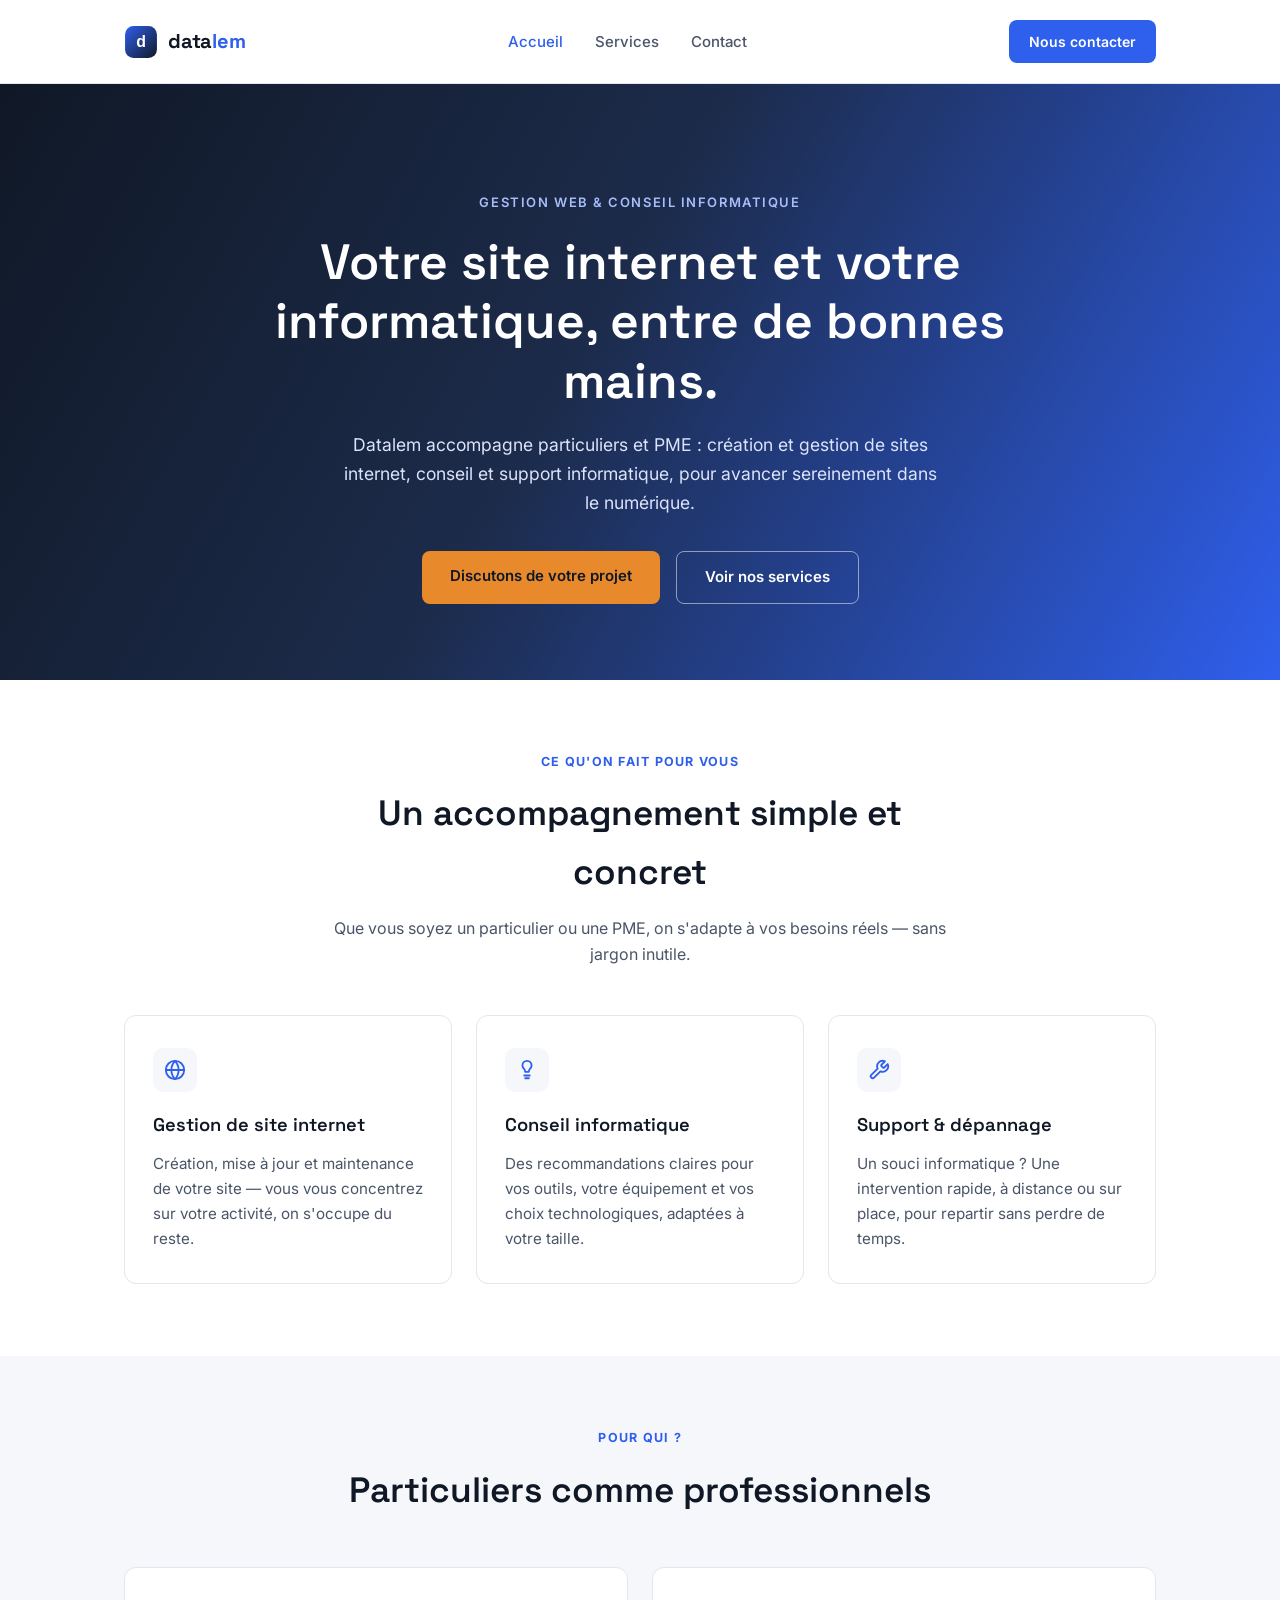
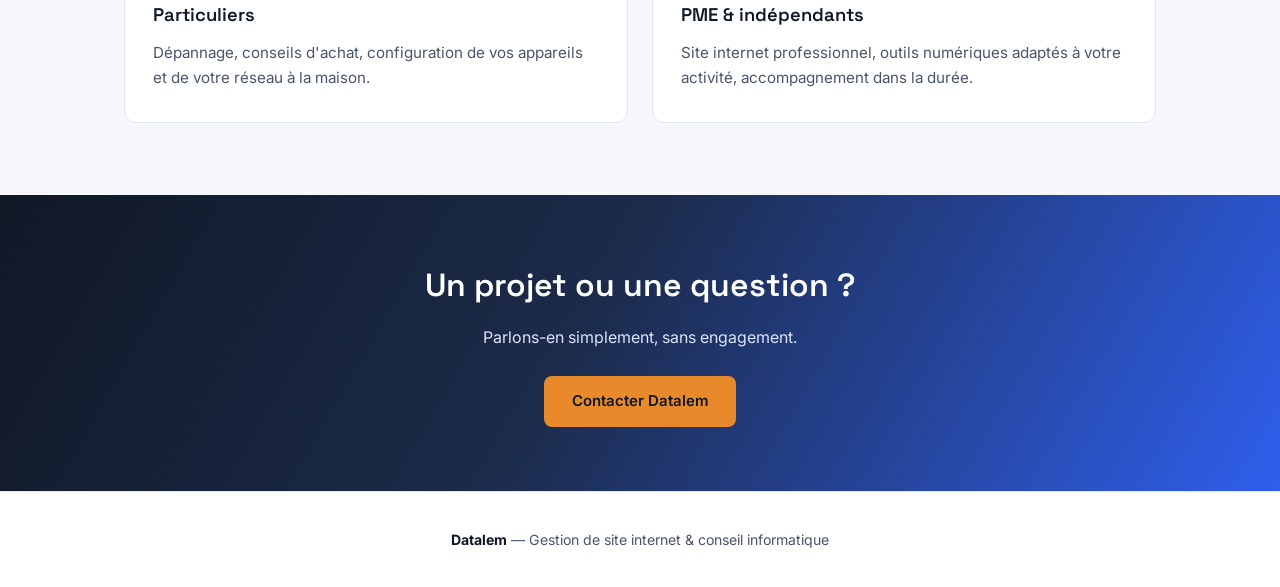
==== index.html @ 032893b1 "Initial draft: datalem.be placeholder site" ====
<!DOCTYPE html>
<html lang="fr">
<head>
<meta charset="UTF-8">
<meta name="viewport" content="width=device-width, initial-scale=1.0">
<title>Datalem — Gestion de site internet & conseil informatique</title>
<meta name="description" content="Datalem accompagne particuliers et PME dans la gestion de leur site internet et leurs besoins informatiques.">
<link rel="icon" href="logo.svg" type="image/svg+xml">
<link rel="preconnect" href="https://fonts.googleapis.com">
<link href="https://fonts.googleapis.com/css2?family=Space+Grotesk:wght@500;600;700&family=Inter:wght@400;500;600&display=swap" rel="stylesheet">
<link rel="stylesheet" href="css/style.css">
</head>
<body>

<header class="site-header">
  <div class="container">
    <a href="index.html" class="brand">
      <img src="logo.svg" alt="Datalem" class="brand-mark">
      <span class="brand-text">data<span>lem</span></span>
    </a>
    <nav class="main-nav">
      <ul>
        <li><a href="index.html" class="active">Accueil</a></li>
        <li><a href="services.html">Services</a></li>
        <li><a href="contact.html">Contact</a></li>
      </ul>
    </nav>
    <a href="contact.html" class="header-cta">Nous contacter</a>
  </div>
</header>

<section class="hero">
  <div class="container">
    <p class="eyebrow">Gestion web &amp; conseil informatique</p>
    <h1>Votre site internet et votre informatique, entre de bonnes mains.</h1>
    <p>Datalem accompagne particuliers et PME : création et gestion de sites internet, conseil et support informatique, pour avancer sereinement dans le numérique.</p>
    <div class="cta-row">
      <a href="contact.html" class="btn btn-primary">Discutons de votre projet</a>
      <a href="services.html" class="btn btn-outline">Voir nos services</a>
    </div>
  </div>
</section>

<section>
  <div class="container">
    <div class="section-head">
      <span class="eyebrow">Ce qu'on fait pour vous</span>
      <h2>Un accompagnement simple et concret</h2>
      <p>Que vous soyez un particulier ou une PME, on s'adapte à vos besoins réels — sans jargon inutile.</p>
    </div>
    <div class="grid-3">
      <div class="card">
        <div class="icon">
          <svg width="22" height="22" viewBox="0 0 24 24" fill="none" stroke="currentColor" stroke-width="2" stroke-linecap="round" stroke-linejoin="round"><circle cx="12" cy="12" r="10"/><line x1="2" y1="12" x2="22" y2="12"/><path d="M12 2a15.3 15.3 0 0 1 4 10 15.3 15.3 0 0 1-4 10 15.3 15.3 0 0 1-4-10 15.3 15.3 0 0 1 4-10z"/></svg>
        </div>
        <h3>Gestion de site internet</h3>
        <p>Création, mise à jour et maintenance de votre site — vous vous concentrez sur votre activité, on s'occupe du reste.</p>
      </div>
      <div class="card">
        <div class="icon">
          <svg width="22" height="22" viewBox="0 0 24 24" fill="none" stroke="currentColor" stroke-width="2" stroke-linecap="round" stroke-linejoin="round"><path d="M12 2a5 5 0 0 1 5 5c0 2-1 3-2 4-1 1-1 2-1 3H10c0-1 0-2-1-3-1-1-2-2-2-4a5 5 0 0 1 5-5z"/><line x1="9" y1="18" x2="15" y2="18"/><line x1="10" y1="21" x2="14" y2="21"/></svg>
        </div>
        <h3>Conseil informatique</h3>
        <p>Des recommandations claires pour vos outils, votre équipement et vos choix technologiques, adaptées à votre taille.</p>
      </div>
      <div class="card">
        <div class="icon">
          <svg width="22" height="22" viewBox="0 0 24 24" fill="none" stroke="currentColor" stroke-width="2" stroke-linecap="round" stroke-linejoin="round"><path d="M14.7 6.3a1 1 0 0 0 0 1.4l1.6 1.6a1 1 0 0 0 1.4 0l3.77-3.77a6 6 0 0 1-7.94 7.94l-6.91 6.91a2.12 2.12 0 0 1-3-3l6.91-6.91a6 6 0 0 1 7.94-7.94l-3.76 3.76z"/></svg>
        </div>
        <h3>Support &amp; dépannage</h3>
        <p>Un souci informatique ? Une intervention rapide, à distance ou sur place, pour repartir sans perdre de temps.</p>
      </div>
    </div>
  </div>
</section>

<section class="alt">
  <div class="container">
    <div class="section-head">
      <span class="eyebrow">Pour qui ?</span>
      <h2>Particuliers comme professionnels</h2>
    </div>
    <div class="grid-2">
      <div class="card">
        <h3>Particuliers</h3>
        <p>Dépannage, conseils d'achat, configuration de vos appareils et de votre réseau à la maison.</p>
      </div>
      <div class="card">
        <h3>PME &amp; indépendants</h3>
        <p>Site internet professionnel, outils numériques adaptés à votre activité, accompagnement dans la durée.</p>
      </div>
    </div>
  </div>
</section>

<section class="cta-band">
  <div class="container">
    <h2>Un projet ou une question ?</h2>
    <p>Parlons-en simplement, sans engagement.</p>
    <a href="contact.html" class="btn btn-primary">Contacter Datalem</a>
  </div>
</section>

<footer>
  <div class="container">
    <p><strong>Datalem</strong> — Gestion de site internet &amp; conseil informatique</p>
  </div>
</footer>

</body>
</html>
---- css/style.css ----
:root{
  --ink:#101826;
  --ink-soft:#4a5568;
  --paper:#ffffff;
  --cream:#f5f7fb;
  --line:#e2e6ee;
  --accent:#2f5fed;
  --accent-dark:#2347b8;
  --amber:#e88a2c;
  --gradient:linear-gradient(120deg,#101826 0%,#1c2b4a 45%,#2f5fed 100%);
}
*{box-sizing:border-box;margin:0;padding:0;}
html{scroll-behavior:smooth;}
body{
  background:var(--paper);
  color:var(--ink);
  font-family:'Inter',sans-serif;
  font-weight:400;
  line-height:1.65;
  -webkit-font-smoothing:antialiased;
}
h1,h2,h3{font-family:'Space Grotesk',sans-serif;font-weight:600;color:var(--ink);}
a{color:var(--accent);}
.container{max-width:1080px;margin:0 auto;padding:0 24px;}

/* Header */
.site-header{padding:20px 0;border-bottom:1px solid var(--line);background:var(--paper);}
.site-header .container{display:flex;align-items:center;justify-content:space-between;}
.brand{display:flex;align-items:center;gap:10px;text-decoration:none;}
.brand-mark{height:34px;width:34px;display:block;}
.brand-text{font-family:'Space Grotesk',sans-serif;font-weight:700;font-size:20px;color:var(--ink);letter-spacing:-0.01em;}
.brand-text span{color:var(--accent);}
.main-nav ul{list-style:none;display:flex;gap:32px;}
.main-nav a{text-decoration:none;font-size:15px;font-weight:500;color:var(--ink-soft);}
.main-nav a.active,.main-nav a:hover{color:var(--accent);}
.header-cta{
  text-decoration:none;font-weight:600;font-size:14px;color:#fff;
  background:var(--accent);border-radius:8px;padding:10px 20px;
  transition:background .2s ease;
}
.header-cta:hover{background:var(--accent-dark);}

/* Hero */
.hero{background:var(--gradient);color:#fff;padding:88px 0 76px;text-align:center;}
.hero .eyebrow{
  text-transform:uppercase;letter-spacing:0.12em;font-size:13px;font-weight:600;
  color:#a9bdfb;margin-bottom:18px;
}
.hero h1{font-size:clamp(2.1rem,5vw,3.1rem);max-width:760px;margin:0 auto;color:#fff;line-height:1.2;}
.hero p{margin-top:20px;font-size:1.1rem;max-width:600px;margin-left:auto;margin-right:auto;color:#dbe3fb;}
.hero .cta-row{margin-top:34px;display:flex;gap:16px;justify-content:center;flex-wrap:wrap;}
.btn{
  display:inline-block;text-decoration:none;font-weight:600;font-size:15px;
  border-radius:8px;padding:13px 28px;transition:all .2s ease;
}
.btn-primary{background:var(--amber);color:var(--ink);}
.btn-primary:hover{background:#d67d20;}
.btn-outline{border:1.5px solid rgba(255,255,255,0.5);color:#fff;}
.btn-outline:hover{background:rgba(255,255,255,0.12);border-color:#fff;}

/* Page header (inner pages) */
.page-header{background:var(--cream);padding:56px 0 48px;text-align:center;border-bottom:1px solid var(--line);}
.page-header .eyebrow{
  text-transform:uppercase;letter-spacing:0.1em;font-size:12.5px;font-weight:700;
  color:var(--accent);margin-bottom:14px;display:block;
}
.page-header h1{font-size:clamp(1.8rem,4.5vw,2.6rem);max-width:720px;margin:0 auto;}
.page-header p{margin-top:14px;color:var(--ink-soft);max-width:560px;margin-left:auto;margin-right:auto;}

/* Sections */
section{padding:72px 0;}
section.alt{background:var(--cream);}
.section-head{text-align:center;max-width:620px;margin:0 auto 48px;}
.section-head .eyebrow{
  text-transform:uppercase;letter-spacing:0.1em;font-size:12.5px;font-weight:700;
  color:var(--accent);margin-bottom:12px;display:block;
}
.section-head h2{font-size:clamp(1.6rem,3.5vw,2.2rem);}
.section-head p{margin-top:14px;color:var(--ink-soft);}

.grid-3{display:grid;grid-template-columns:repeat(3,1fr);gap:24px;}
.grid-2{display:grid;grid-template-columns:repeat(2,1fr);gap:24px;}

.card{
  background:var(--paper);border:1px solid var(--line);border-radius:12px;
  padding:32px 28px;
}
.card .icon{
  width:44px;height:44px;border-radius:10px;background:var(--cream);
  display:flex;align-items:center;justify-content:center;margin-bottom:18px;color:var(--accent);
}
.card h3{font-size:1.15rem;margin-bottom:10px;}
.card p{color:var(--ink-soft);font-size:.95rem;}

/* Contact cards */
.contact-grid{display:flex;flex-wrap:wrap;gap:16px;margin-top:32px;justify-content:center;}
.contact-item{
  background:var(--paper);border:1px solid var(--line);border-radius:10px;
  padding:20px 26px;flex:1 1 220px;text-decoration:none;color:var(--ink);
  transition:border-color .2s ease,transform .2s ease;text-align:center;
}
.contact-item:hover{border-color:var(--accent);transform:translateY(-2px);}
.contact-item .label{
  display:flex;align-items:center;justify-content:center;gap:6px;
  font-size:.76rem;letter-spacing:.08em;text-transform:uppercase;color:var(--ink-soft);margin-bottom:6px;
}
.contact-item .value{font-family:'Space Grotesk',sans-serif;font-size:1.05rem;color:var(--ink);}

.form-transition{margin:32px 0 8px;color:var(--ink-soft);font-size:.92rem;text-align:center;}

form.contact-form{
  margin:16px auto 0;background:var(--paper);border:1px solid var(--line);border-radius:12px;
  padding:28px 30px;max-width:520px;
}
form.contact-form .field{margin-bottom:16px;}
form.contact-form label{
  display:block;font-size:.76rem;letter-spacing:.08em;text-transform:uppercase;
  color:var(--ink-soft);margin-bottom:6px;
}
form.contact-form input,
form.contact-form textarea{
  width:100%;font-family:'Inter',sans-serif;font-size:1rem;color:var(--ink);
  background:var(--cream);border:1px solid var(--line);border-radius:6px;padding:10px 12px;
}
form.contact-form input:focus,
form.contact-form textarea:focus{outline:none;border-color:var(--accent);}
form.contact-form textarea{min-height:120px;resize:vertical;}
form.contact-form button{
  font-family:'Space Grotesk',sans-serif;font-weight:600;font-size:1rem;color:#fff;
  background:var(--accent);border:none;border-radius:8px;padding:12px 26px;
  cursor:pointer;transition:background .2s ease;
}
form.contact-form button:hover{background:var(--accent-dark);}
form.contact-form button:disabled{opacity:.6;cursor:default;}
.form-note{margin-top:12px;font-size:.9rem;}
.form-note.success{color:#1c8a4c;}
.form-note.error{color:#c23b3b;}

/* CTA band */
.cta-band{background:var(--gradient);color:#fff;text-align:center;padding:64px 0;}
.cta-band h2{color:#fff;font-size:clamp(1.5rem,3.5vw,2rem);}
.cta-band p{margin-top:12px;color:#dbe3fb;}
.cta-band .btn{margin-top:26px;}

footer{padding:36px 0;text-align:center;color:var(--ink-soft);font-size:.88rem;border-top:1px solid var(--line);}
footer strong{color:var(--ink);}

@media (max-width:760px){
  .grid-3,.grid-2{grid-template-columns:1fr;}
  .main-nav{display:none;}
  .site-header .container{gap:12px;}
}
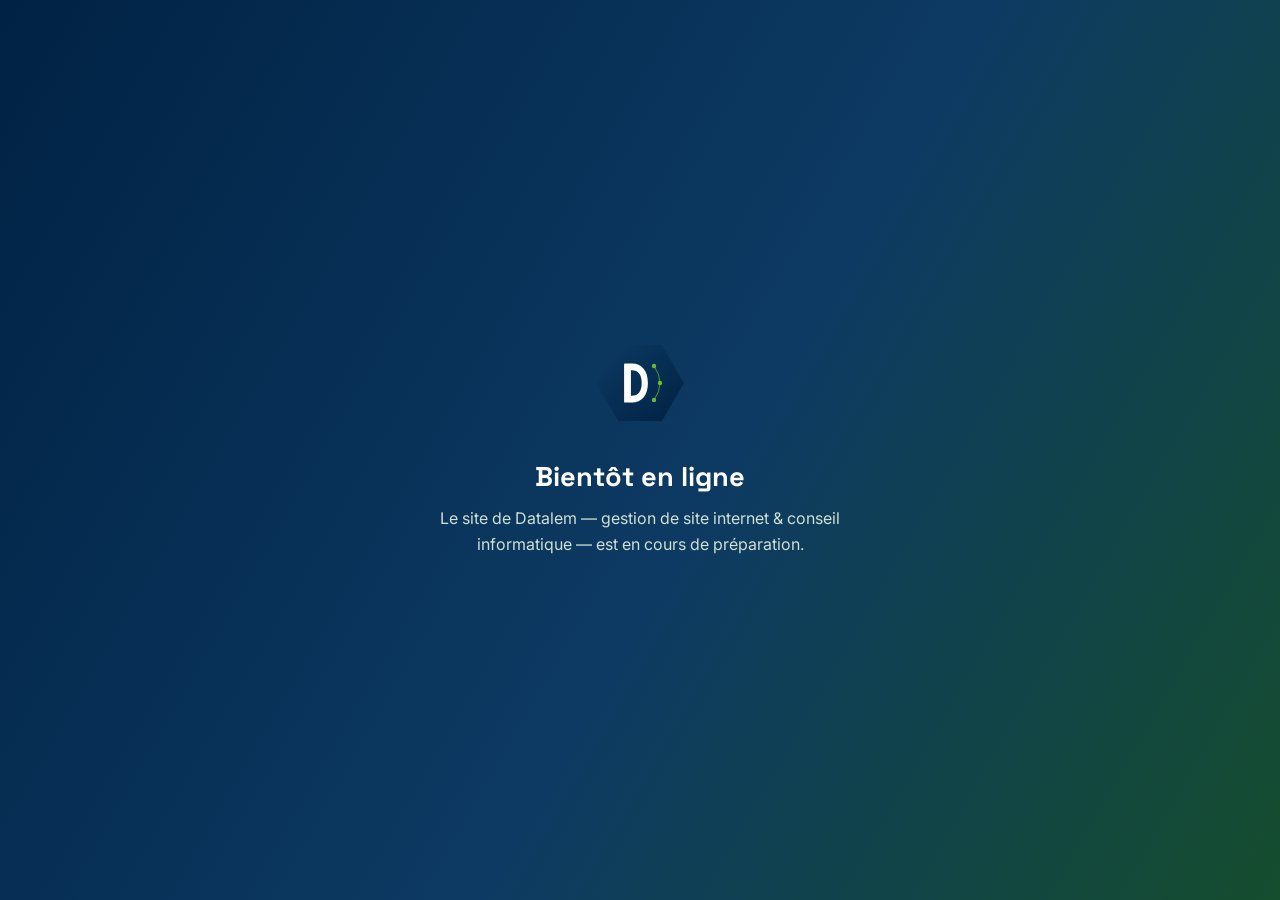
==== commit fe488ec2: "main: page 'Bientôt en ligne' en attendant le site complet" ====
--- a/index.html
+++ b/index.html
@@ -3,109 +3,36 @@
 <head>
 <meta charset="UTF-8">
 <meta name="viewport" content="width=device-width, initial-scale=1.0">
-<title>Datalem — Gestion de site internet & conseil informatique</title>
-<meta name="description" content="Datalem accompagne particuliers et PME dans la gestion de leur site internet et leurs besoins informatiques.">
+<title>Datalem — Bientôt en ligne</title>
+<meta name="description" content="Le site de Datalem, gestion de site internet et conseil informatique, arrive bientôt.">
+<meta name="robots" content="noindex">
 <link rel="icon" href="logo.svg" type="image/svg+xml">
 <link rel="preconnect" href="https://fonts.googleapis.com">
-<link href="https://fonts.googleapis.com/css2?family=Space+Grotesk:wght@500;600;700&family=Inter:wght@400;500;600&display=swap" rel="stylesheet">
-<link rel="stylesheet" href="css/style.css">
+<link href="https://fonts.googleapis.com/css2?family=Space+Grotesk:wght@600;700&family=Inter:wght@400;500&display=swap" rel="stylesheet">
+<style>
+  :root{
+    --ink:#0c2033; --ink-soft:#54626c; --cream:#f2f6f4;
+    --accent-bright:#69be28; --gradient:linear-gradient(120deg,#002244 0%,#0d3a63 55%,#154d2e 100%);
+  }
+  *{box-sizing:border-box;}
+  body{
+    margin:0;min-height:100vh;display:flex;align-items:center;justify-content:center;
+    font-family:'Inter', sans-serif;background:var(--gradient);color:#fff;
+    text-align:center;padding:24px;
+  }
+  .card{max-width:420px;}
+  .brand img{height:96px;width:auto;display:block;margin:0 auto 28px;}
+  h1{font-family:'Space Grotesk',sans-serif;font-weight:700;font-size:1.7rem;margin:0 0 12px;color:#fff;}
+  p{color:#cfe0d4;font-size:1rem;line-height:1.6;margin:0 0 8px;}
+</style>
 </head>
 <body>
-
-<header class="site-header">
-  <div class="container">
-    <a href="index.html" class="brand">
-      <img src="logo.svg" alt="Datalem" class="brand-mark">
-      <span class="brand-text">data<span>lem</span></span>
-    </a>
-    <nav class="main-nav">
-      <ul>
-        <li><a href="index.html" class="active">Accueil</a></li>
-        <li><a href="services.html">Services</a></li>
-        <li><a href="contact.html">Contact</a></li>
-      </ul>
-    </nav>
-    <a href="contact.html" class="header-cta">Nous contacter</a>
+  <div class="card">
+    <div class="brand">
+      <img src="logo.svg" alt="Datalem">
+    </div>
+    <h1>Bientôt en ligne</h1>
+    <p>Le site de Datalem — gestion de site internet &amp; conseil informatique — est en cours de préparation.</p>
   </div>
-</header>
-
-<section class="hero">
-  <div class="container">
-    <p class="eyebrow">Gestion web &amp; conseil informatique</p>
-    <h1>Votre site internet et votre informatique, entre de bonnes mains.</h1>
-    <p>Datalem accompagne particuliers et PME : création et gestion de sites internet, conseil et support informatique, pour avancer sereinement dans le numérique.</p>
-    <div class="cta-row">
-      <a href="contact.html" class="btn btn-primary">Discutons de votre projet</a>
-      <a href="services.html" class="btn btn-outline">Voir nos services</a>
-    </div>
-  </div>
-</section>
-
-<section>
-  <div class="container">
-    <div class="section-head">
-      <span class="eyebrow">Ce qu'on fait pour vous</span>
-      <h2>Un accompagnement simple et concret</h2>
-      <p>Que vous soyez un particulier ou une PME, on s'adapte à vos besoins réels — sans jargon inutile.</p>
-    </div>
-    <div class="grid-3">
-      <div class="card">
-        <div class="icon">
-          <svg width="22" height="22" viewBox="0 0 24 24" fill="none" stroke="currentColor" stroke-width="2" stroke-linecap="round" stroke-linejoin="round"><circle cx="12" cy="12" r="10"/><line x1="2" y1="12" x2="22" y2="12"/><path d="M12 2a15.3 15.3 0 0 1 4 10 15.3 15.3 0 0 1-4 10 15.3 15.3 0 0 1-4-10 15.3 15.3 0 0 1 4-10z"/></svg>
-        </div>
-        <h3>Gestion de site internet</h3>
-        <p>Création, mise à jour et maintenance de votre site — vous vous concentrez sur votre activité, on s'occupe du reste.</p>
-      </div>
-      <div class="card">
-        <div class="icon">
-          <svg width="22" height="22" viewBox="0 0 24 24" fill="none" stroke="currentColor" stroke-width="2" stroke-linecap="round" stroke-linejoin="round"><path d="M12 2a5 5 0 0 1 5 5c0 2-1 3-2 4-1 1-1 2-1 3H10c0-1 0-2-1-3-1-1-2-2-2-4a5 5 0 0 1 5-5z"/><line x1="9" y1="18" x2="15" y2="18"/><line x1="10" y1="21" x2="14" y2="21"/></svg>
-        </div>
-        <h3>Conseil informatique</h3>
-        <p>Des recommandations claires pour vos outils, votre équipement et vos choix technologiques, adaptées à votre taille.</p>
-      </div>
-      <div class="card">
-        <div class="icon">
-          <svg width="22" height="22" viewBox="0 0 24 24" fill="none" stroke="currentColor" stroke-width="2" stroke-linecap="round" stroke-linejoin="round"><path d="M14.7 6.3a1 1 0 0 0 0 1.4l1.6 1.6a1 1 0 0 0 1.4 0l3.77-3.77a6 6 0 0 1-7.94 7.94l-6.91 6.91a2.12 2.12 0 0 1-3-3l6.91-6.91a6 6 0 0 1 7.94-7.94l-3.76 3.76z"/></svg>
-        </div>
-        <h3>Support &amp; dépannage</h3>
-        <p>Un souci informatique ? Une intervention rapide, à distance ou sur place, pour repartir sans perdre de temps.</p>
-      </div>
-    </div>
-  </div>
-</section>
-
-<section class="alt">
-  <div class="container">
-    <div class="section-head">
-      <span class="eyebrow">Pour qui ?</span>
-      <h2>Particuliers comme professionnels</h2>
-    </div>
-    <div class="grid-2">
-      <div class="card">
-        <h3>Particuliers</h3>
-        <p>Dépannage, conseils d'achat, configuration de vos appareils et de votre réseau à la maison.</p>
-      </div>
-      <div class="card">
-        <h3>PME &amp; indépendants</h3>
-        <p>Site internet professionnel, outils numériques adaptés à votre activité, accompagnement dans la durée.</p>
-      </div>
-    </div>
-  </div>
-</section>
-
-<section class="cta-band">
-  <div class="container">
-    <h2>Un projet ou une question ?</h2>
-    <p>Parlons-en simplement, sans engagement.</p>
-    <a href="contact.html" class="btn btn-primary">Contacter Datalem</a>
-  </div>
-</section>
-
-<footer>
-  <div class="container">
-    <p><strong>Datalem</strong> — Gestion de site internet &amp; conseil informatique</p>
-  </div>
-</footer>
-
 </body>
 </html>
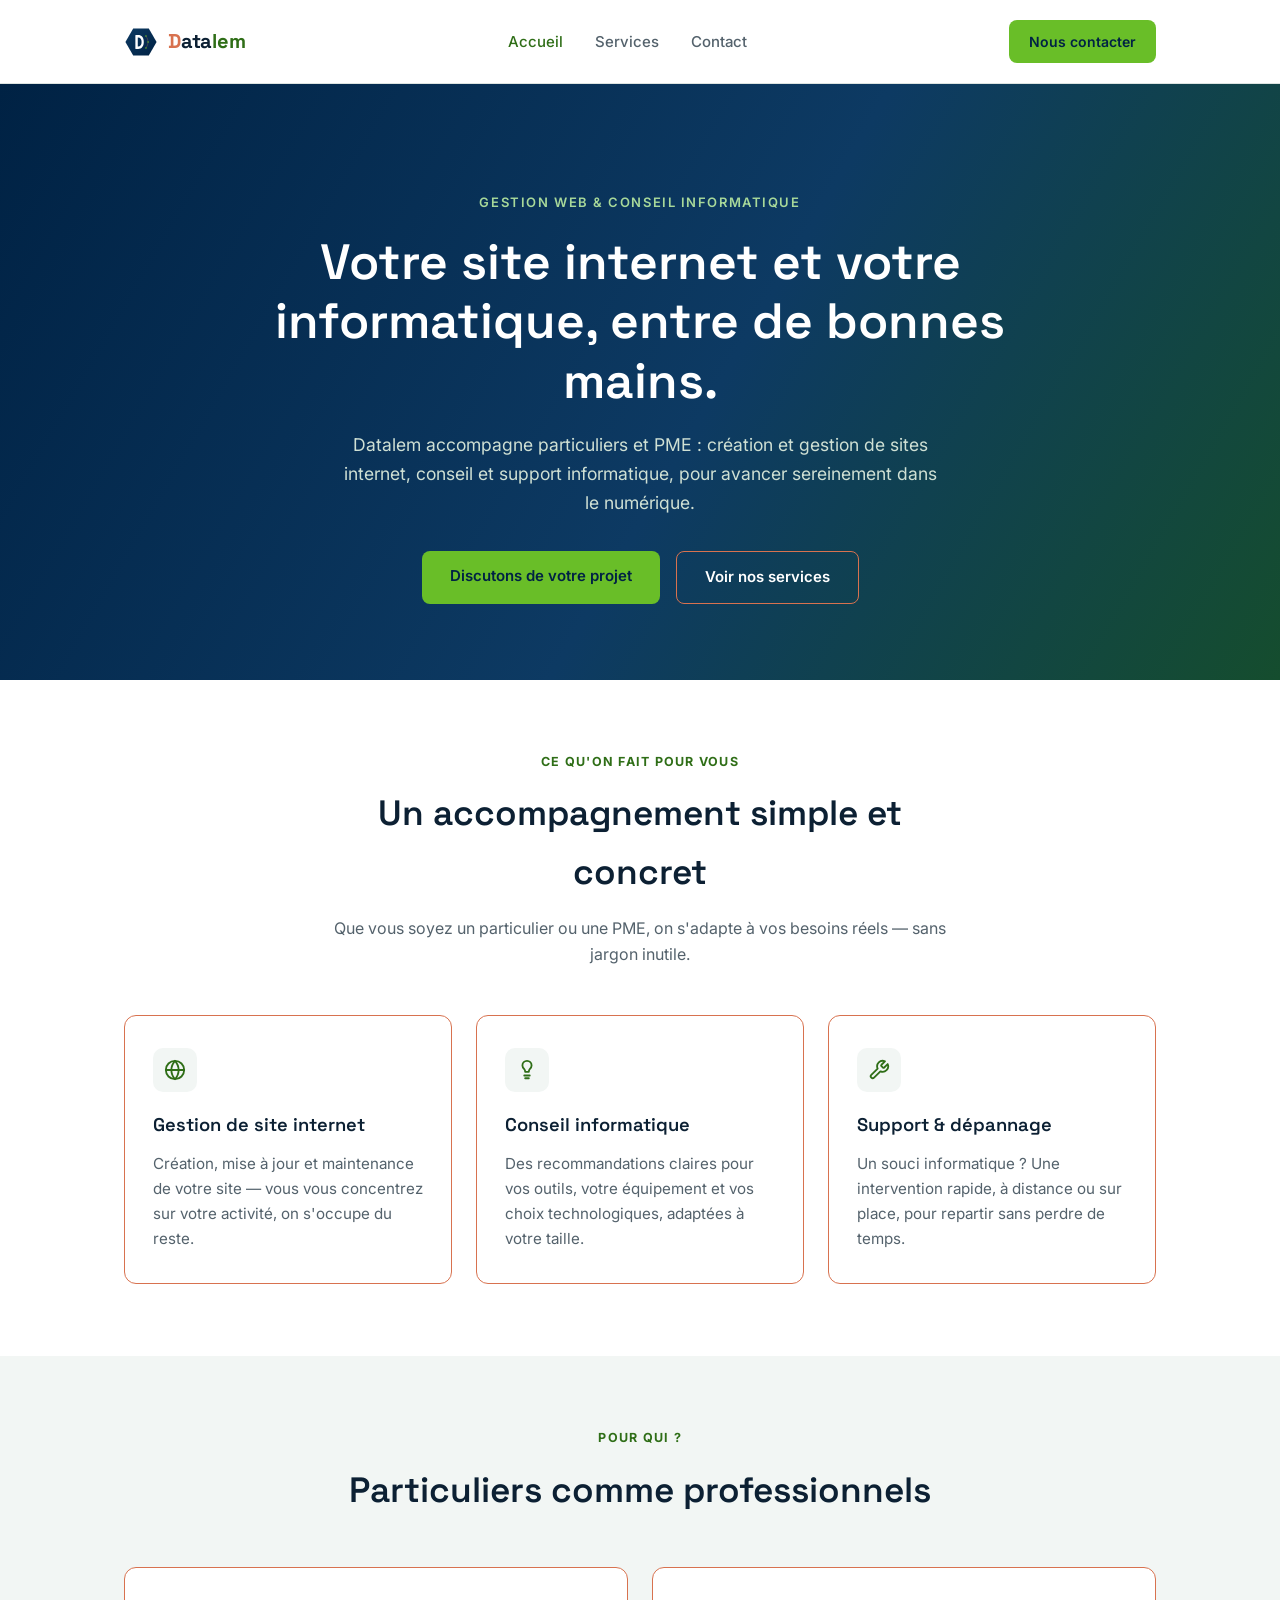
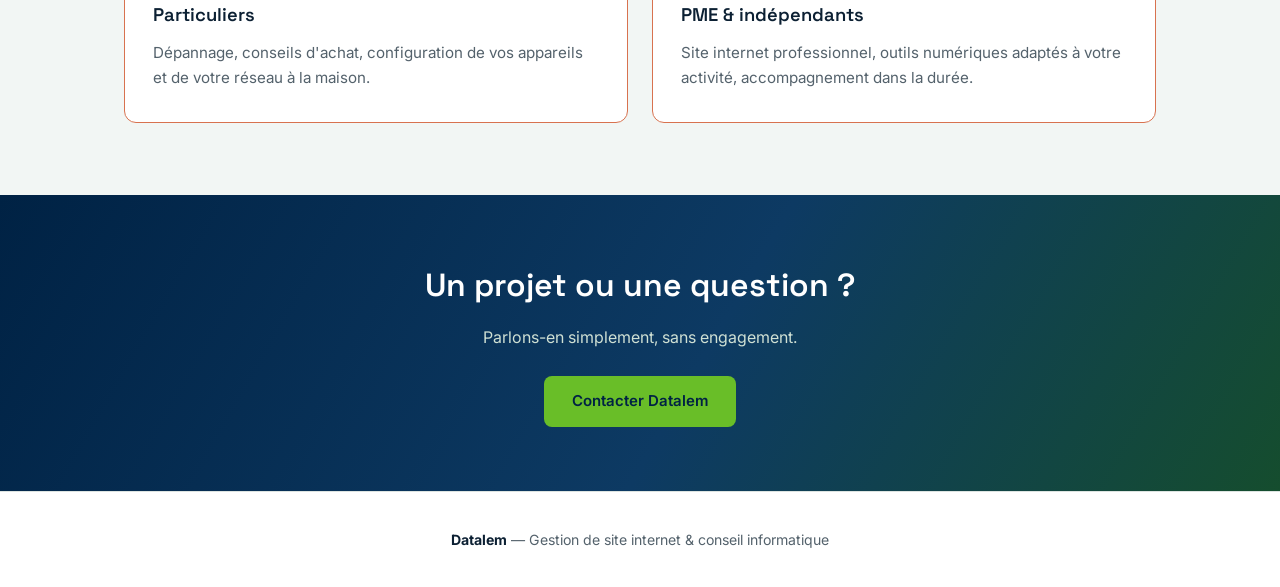
==== commit d9bb68c8: "D de Datalem en majuscule et en orange Co-Authored-By: Claude Sonnet 5 <noreply@anthropic.com> Claud" ====
--- a/index.html
+++ b/index.html
@@ -3,36 +3,109 @@
 <head>
 <meta charset="UTF-8">
 <meta name="viewport" content="width=device-width, initial-scale=1.0">
-<title>Datalem — Bientôt en ligne</title>
-<meta name="description" content="Le site de Datalem, gestion de site internet et conseil informatique, arrive bientôt.">
-<meta name="robots" content="noindex">
+<title>Datalem — Gestion de site internet & conseil informatique</title>
+<meta name="description" content="Datalem accompagne particuliers et PME dans la gestion de leur site internet et leurs besoins informatiques.">
 <link rel="icon" href="logo.svg" type="image/svg+xml">
 <link rel="preconnect" href="https://fonts.googleapis.com">
-<link href="https://fonts.googleapis.com/css2?family=Space+Grotesk:wght@600;700&family=Inter:wght@400;500&display=swap" rel="stylesheet">
-<style>
-  :root{
-    --ink:#0c2033; --ink-soft:#54626c; --cream:#f2f6f4;
-    --accent-bright:#69be28; --gradient:linear-gradient(120deg,#002244 0%,#0d3a63 55%,#154d2e 100%);
-  }
-  *{box-sizing:border-box;}
-  body{
-    margin:0;min-height:100vh;display:flex;align-items:center;justify-content:center;
-    font-family:'Inter', sans-serif;background:var(--gradient);color:#fff;
-    text-align:center;padding:24px;
-  }
-  .card{max-width:420px;}
-  .brand img{height:96px;width:auto;display:block;margin:0 auto 28px;}
-  h1{font-family:'Space Grotesk',sans-serif;font-weight:700;font-size:1.7rem;margin:0 0 12px;color:#fff;}
-  p{color:#cfe0d4;font-size:1rem;line-height:1.6;margin:0 0 8px;}
-</style>
+<link href="https://fonts.googleapis.com/css2?family=Space+Grotesk:wght@500;600;700&family=Inter:wght@400;500;600&display=swap" rel="stylesheet">
+<link rel="stylesheet" href="css/style.css">
 </head>
 <body>
-  <div class="card">
-    <div class="brand">
-      <img src="logo.svg" alt="Datalem">
+
+<header class="site-header">
+  <div class="container">
+    <a href="index.html" class="brand">
+      <img src="logo.svg" alt="Datalem" class="brand-mark">
+      <span class="brand-text"><span class="brand-d">D</span>ata<span>lem</span></span>
+    </a>
+    <nav class="main-nav">
+      <ul>
+        <li><a href="index.html" class="active">Accueil</a></li>
+        <li><a href="services.html">Services</a></li>
+        <li><a href="contact.html">Contact</a></li>
+      </ul>
+    </nav>
+    <a href="contact.html" class="header-cta">Nous contacter</a>
+  </div>
+</header>
+
+<section class="hero">
+  <div class="container">
+    <p class="eyebrow">Gestion web &amp; conseil informatique</p>
+    <h1>Votre site internet et votre informatique, entre de bonnes mains.</h1>
+    <p>Datalem accompagne particuliers et PME : création et gestion de sites internet, conseil et support informatique, pour avancer sereinement dans le numérique.</p>
+    <div class="cta-row">
+      <a href="contact.html" class="btn btn-primary">Discutons de votre projet</a>
+      <a href="services.html" class="btn btn-outline">Voir nos services</a>
     </div>
-    <h1>Bientôt en ligne</h1>
-    <p>Le site de Datalem — gestion de site internet &amp; conseil informatique — est en cours de préparation.</p>
   </div>
+</section>
+
+<section>
+  <div class="container">
+    <div class="section-head">
+      <span class="eyebrow">Ce qu'on fait pour vous</span>
+      <h2>Un accompagnement simple et concret</h2>
+      <p>Que vous soyez un particulier ou une PME, on s'adapte à vos besoins réels — sans jargon inutile.</p>
+    </div>
+    <div class="grid-3">
+      <div class="card">
+        <div class="icon">
+          <svg width="22" height="22" viewBox="0 0 24 24" fill="none" stroke="currentColor" stroke-width="2" stroke-linecap="round" stroke-linejoin="round"><circle cx="12" cy="12" r="10"/><line x1="2" y1="12" x2="22" y2="12"/><path d="M12 2a15.3 15.3 0 0 1 4 10 15.3 15.3 0 0 1-4 10 15.3 15.3 0 0 1-4-10 15.3 15.3 0 0 1 4-10z"/></svg>
+        </div>
+        <h3>Gestion de site internet</h3>
+        <p>Création, mise à jour et maintenance de votre site — vous vous concentrez sur votre activité, on s'occupe du reste.</p>
+      </div>
+      <div class="card">
+        <div class="icon">
+          <svg width="22" height="22" viewBox="0 0 24 24" fill="none" stroke="currentColor" stroke-width="2" stroke-linecap="round" stroke-linejoin="round"><path d="M12 2a5 5 0 0 1 5 5c0 2-1 3-2 4-1 1-1 2-1 3H10c0-1 0-2-1-3-1-1-2-2-2-4a5 5 0 0 1 5-5z"/><line x1="9" y1="18" x2="15" y2="18"/><line x1="10" y1="21" x2="14" y2="21"/></svg>
+        </div>
+        <h3>Conseil informatique</h3>
+        <p>Des recommandations claires pour vos outils, votre équipement et vos choix technologiques, adaptées à votre taille.</p>
+      </div>
+      <div class="card">
+        <div class="icon">
+          <svg width="22" height="22" viewBox="0 0 24 24" fill="none" stroke="currentColor" stroke-width="2" stroke-linecap="round" stroke-linejoin="round"><path d="M14.7 6.3a1 1 0 0 0 0 1.4l1.6 1.6a1 1 0 0 0 1.4 0l3.77-3.77a6 6 0 0 1-7.94 7.94l-6.91 6.91a2.12 2.12 0 0 1-3-3l6.91-6.91a6 6 0 0 1 7.94-7.94l-3.76 3.76z"/></svg>
+        </div>
+        <h3>Support &amp; dépannage</h3>
+        <p>Un souci informatique ? Une intervention rapide, à distance ou sur place, pour repartir sans perdre de temps.</p>
+      </div>
+    </div>
+  </div>
+</section>
+
+<section class="alt">
+  <div class="container">
+    <div class="section-head">
+      <span class="eyebrow">Pour qui ?</span>
+      <h2>Particuliers comme professionnels</h2>
+    </div>
+    <div class="grid-2">
+      <div class="card">
+        <h3>Particuliers</h3>
+        <p>Dépannage, conseils d'achat, configuration de vos appareils et de votre réseau à la maison.</p>
+      </div>
+      <div class="card">
+        <h3>PME &amp; indépendants</h3>
+        <p>Site internet professionnel, outils numériques adaptés à votre activité, accompagnement dans la durée.</p>
+      </div>
+    </div>
+  </div>
+</section>
+
+<section class="cta-band">
+  <div class="container">
+    <h2>Un projet ou une question ?</h2>
+    <p>Parlons-en simplement, sans engagement.</p>
+    <a href="contact.html" class="btn btn-primary">Contacter Datalem</a>
+  </div>
+</section>
+
+<footer>
+  <div class="container">
+    <p><strong>Datalem</strong> — Gestion de site internet &amp; conseil informatique</p>
+  </div>
+</footer>
+
 </body>
 </html>
--- a/css/style.css
+++ b/css/style.css
@@ -0,0 +1,155 @@
+:root{
+  --ink:#0c2033;
+  --ink-soft:#54626c;
+  --paper:#ffffff;
+  --cream:#f2f6f4;
+  --line:#dde4e1;
+  --accent:#2f6e17;
+  --accent-dark:#1f4d0f;
+  --accent-bright:#69be28;
+  --amber:#69be28;
+  --orange:#d8724f;
+  --gradient:linear-gradient(120deg,#002244 0%,#0d3a63 55%,#154d2e 100%);
+}
+*{box-sizing:border-box;margin:0;padding:0;}
+html{scroll-behavior:smooth;}
+body{
+  background:var(--paper);
+  color:var(--ink);
+  font-family:'Inter',sans-serif;
+  font-weight:400;
+  line-height:1.65;
+  -webkit-font-smoothing:antialiased;
+}
+h1,h2,h3{font-family:'Space Grotesk',sans-serif;font-weight:600;color:var(--ink);}
+a{color:var(--accent);}
+.container{max-width:1080px;margin:0 auto;padding:0 24px;}
+
+/* Header */
+.site-header{padding:20px 0;border-bottom:1px solid var(--line);background:var(--paper);}
+.site-header .container{display:flex;align-items:center;justify-content:space-between;}
+.brand{display:flex;align-items:center;gap:10px;text-decoration:none;}
+.brand-mark{height:34px;width:34px;display:block;}
+.brand-text{font-family:'Space Grotesk',sans-serif;font-weight:700;font-size:20px;color:var(--ink);letter-spacing:-0.01em;}
+.brand-text span{color:var(--accent);}
+.brand-text .brand-d{color:var(--orange);}
+.main-nav ul{list-style:none;display:flex;gap:32px;}
+.main-nav a{text-decoration:none;font-size:15px;font-weight:500;color:var(--ink-soft);}
+.main-nav a.active,.main-nav a:hover{color:var(--accent);}
+.header-cta{
+  text-decoration:none;font-weight:600;font-size:14px;color:#002244;
+  background:var(--accent-bright);border-radius:8px;padding:10px 20px;
+  transition:background .2s ease;
+}
+.header-cta:hover{background:#5aa322;}
+
+/* Hero */
+.hero{background:var(--gradient);color:#fff;padding:88px 0 76px;text-align:center;}
+.hero .eyebrow{
+  text-transform:uppercase;letter-spacing:0.12em;font-size:13px;font-weight:600;
+  color:#a8d99a;margin-bottom:18px;
+}
+.hero h1{font-size:clamp(2.1rem,5vw,3.1rem);max-width:760px;margin:0 auto;color:#fff;line-height:1.2;}
+.hero p{margin-top:20px;font-size:1.1rem;max-width:600px;margin-left:auto;margin-right:auto;color:#cfe0d4;}
+.hero .cta-row{margin-top:34px;display:flex;gap:16px;justify-content:center;flex-wrap:wrap;}
+.btn{
+  display:inline-block;text-decoration:none;font-weight:600;font-size:15px;
+  border-radius:8px;padding:13px 28px;transition:all .2s ease;
+}
+.btn-primary{background:var(--accent-bright);color:#002244;}
+.btn-primary:hover{background:#5aa322;}
+.btn-outline{border:1.5px solid var(--orange);color:#fff;}
+.btn-outline:hover{background:rgba(216,114,79,0.18);border-color:var(--orange);}
+
+/* Page header (inner pages) */
+.page-header{background:var(--cream);padding:56px 0 48px;text-align:center;border-bottom:1px solid var(--line);}
+.page-header .eyebrow{
+  text-transform:uppercase;letter-spacing:0.1em;font-size:12.5px;font-weight:700;
+  color:var(--accent);margin-bottom:14px;display:block;
+}
+.page-header h1{font-size:clamp(1.8rem,4.5vw,2.6rem);max-width:720px;margin:0 auto;}
+.page-header p{margin-top:14px;color:var(--ink-soft);max-width:560px;margin-left:auto;margin-right:auto;}
+
+/* Sections */
+section{padding:72px 0;}
+section.alt{background:var(--cream);}
+.section-head{text-align:center;max-width:620px;margin:0 auto 48px;}
+.section-head .eyebrow{
+  text-transform:uppercase;letter-spacing:0.1em;font-size:12.5px;font-weight:700;
+  color:var(--accent);margin-bottom:12px;display:block;
+}
+.section-head h2{font-size:clamp(1.6rem,3.5vw,2.2rem);}
+.section-head p{margin-top:14px;color:var(--ink-soft);}
+
+.grid-3{display:grid;grid-template-columns:repeat(3,1fr);gap:24px;}
+.grid-2{display:grid;grid-template-columns:repeat(2,1fr);gap:24px;}
+
+.card{
+  background:var(--paper);border:1px solid var(--orange);border-radius:12px;
+  padding:32px 28px;
+}
+.card .icon{
+  width:44px;height:44px;border-radius:10px;background:var(--cream);
+  display:flex;align-items:center;justify-content:center;margin-bottom:18px;color:var(--accent);
+}
+.card h3{font-size:1.15rem;margin-bottom:10px;}
+.card p{color:var(--ink-soft);font-size:.95rem;}
+
+/* Contact cards */
+.contact-grid{display:flex;flex-wrap:wrap;gap:16px;margin-top:32px;justify-content:center;}
+.contact-item{
+  background:var(--paper);border:1px solid var(--orange);border-radius:10px;
+  padding:20px 26px;flex:1 1 220px;text-decoration:none;color:var(--ink);
+  transition:border-color .2s ease,transform .2s ease;text-align:center;
+}
+.contact-item:hover{border-color:var(--accent);transform:translateY(-2px);}
+.contact-item .label{
+  display:flex;align-items:center;justify-content:center;gap:6px;
+  font-size:.76rem;letter-spacing:.08em;text-transform:uppercase;color:var(--ink-soft);margin-bottom:6px;
+}
+.contact-item .value{font-family:'Space Grotesk',sans-serif;font-size:1.05rem;color:var(--ink);}
+
+.form-transition{margin:32px 0 8px;color:var(--ink-soft);font-size:.92rem;text-align:center;}
+
+form.contact-form{
+  margin:16px auto 0;background:var(--paper);border:1px solid var(--orange);border-radius:12px;
+  padding:28px 30px;max-width:520px;
+}
+form.contact-form .field{margin-bottom:16px;}
+form.contact-form label{
+  display:block;font-size:.76rem;letter-spacing:.08em;text-transform:uppercase;
+  color:var(--ink-soft);margin-bottom:6px;
+}
+form.contact-form input,
+form.contact-form textarea{
+  width:100%;font-family:'Inter',sans-serif;font-size:1rem;color:var(--ink);
+  background:var(--cream);border:1px solid var(--line);border-radius:6px;padding:10px 12px;
+}
+form.contact-form input:focus,
+form.contact-form textarea:focus{outline:none;border-color:var(--accent);}
+form.contact-form textarea{min-height:120px;resize:vertical;}
+form.contact-form button{
+  font-family:'Space Grotesk',sans-serif;font-weight:600;font-size:1rem;color:#002244;
+  background:var(--accent-bright);border:none;border-radius:8px;padding:12px 26px;
+  cursor:pointer;transition:background .2s ease;
+}
+form.contact-form button:hover{background:#5aa322;}
+form.contact-form button:disabled{opacity:.6;cursor:default;}
+.form-note{margin-top:12px;font-size:.9rem;}
+.form-note.success{color:#1c8a4c;}
+.form-note.error{color:#c23b3b;}
+
+/* CTA band */
+.cta-band{background:var(--gradient);color:#fff;text-align:center;padding:64px 0;}
+.cta-band h2{color:#fff;font-size:clamp(1.5rem,3.5vw,2rem);}
+.cta-band p{margin-top:12px;color:#cfe0d4;}
+.cta-band .btn{margin-top:26px;}
+
+footer{padding:36px 0;text-align:center;color:var(--ink-soft);font-size:.88rem;border-top:1px solid var(--line);}
+footer strong{color:var(--ink);}
+
+@media (max-width:760px){
+  .grid-3,.grid-2{grid-template-columns:1fr;}
+  .main-nav{display:none;}
+  .site-header .container{gap:12px;}
+}
